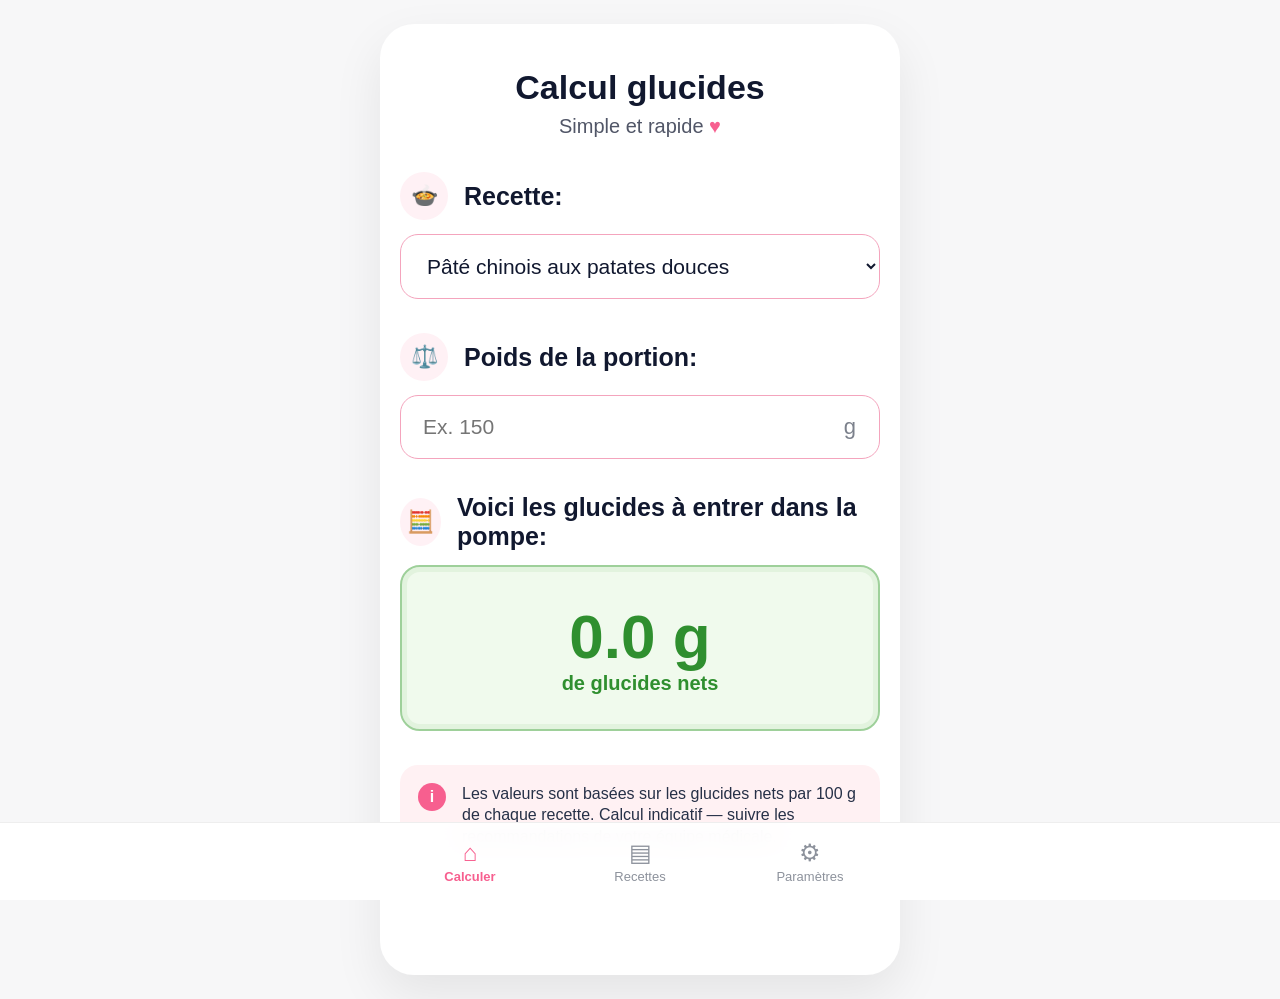
==== calcul-glucides-dt1-complet/index.html @ 7eb7e9b4 "Add files via upload" ====
<!doctype html>
<html lang="fr">
<head>
  <meta charset="utf-8" />
  <meta name="viewport" content="width=device-width, initial-scale=1, viewport-fit=cover" />
  <meta name="theme-color" content="#f75f8f" />
  <title>Calcul glucides DT1</title>
  <link rel="manifest" href="manifest.json" />
  <link rel="apple-touch-icon" href="icons/icon-192.png" />
  <link rel="stylesheet" href="style.css" />
</head>
<body>
  <main class="app">
    <section class="screen active" id="screen-calculer">
      <header class="hero">
        <h1>Calcul glucides</h1>
        <p>Simple et rapide <span>♥</span></p>
      </header>

      <div class="field-block">
        <div class="label-row"><span class="bubble">🍲</span><label for="recipeSelect">Recette:</label></div>
        <select id="recipeSelect"></select>
      </div>

      <div class="field-block">
        <div class="label-row"><span class="bubble">⚖️</span><label for="portionWeight">Poids de la portion:</label></div>
        <div class="input-wrap"><input id="portionWeight" type="number" inputmode="decimal" min="0" step="1" placeholder="Ex. 150" /><span>g</span></div>
      </div>

      <div class="field-block">
        <div class="label-row"><span class="bubble">🧮</span><strong>Voici les glucides à entrer dans la pompe:</strong></div>
        <div class="result-card"><div id="resultValue">0 g</div><small>de glucides nets</small></div>
      </div>

      <div class="notice"><span>i</span>Les valeurs sont basées sur les glucides nets par 100 g de chaque recette. Calcul indicatif — suivre les recommandations de votre équipe médicale.</div>
    </section>

    <section class="screen" id="screen-recettes">
      <header class="topbar"><h2>Recettes</h2><button id="addRecipeBtn" class="round">+</button></header>
      <input id="searchRecipe" class="search" placeholder="Rechercher une recette..." />
      <div id="recipeList" class="recipe-list"></div>
    </section>

    <section class="screen" id="screen-parametres">
      <header class="topbar"><h2>Paramètres</h2></header>
      <div class="card"><h3>Affichage</h3><label>Décimales du résultat</label><select id="decimalSelect"><option value="0">0</option><option value="1" selected>1</option><option value="2">2</option></select></div>
      <div class="card"><h3>Données</h3><p>Les recettes sont enregistrées directement sur cet appareil.</p><button id="exportBtn">Exporter les recettes</button><button id="importBtn">Importer</button><input id="importFile" type="file" accept="application/json" hidden /></div>
      <div class="card warning"><h3>Réinitialisation</h3><button id="resetBtn">Réinitialiser les recettes</button></div>
    </section>
  </main>

  <nav class="tabs">
    <button data-tab="calculer" class="active">⌂<span>Calculer</span></button>
    <button data-tab="recettes">▤<span>Recettes</span></button>
    <button data-tab="parametres">⚙<span>Paramètres</span></button>
  </nav>

  <dialog id="recipeDialog">
    <form method="dialog" id="recipeForm">
      <h2 id="dialogTitle">Ajouter une recette</h2>
      <input id="recipeId" type="hidden" />
      <label>Nom de la recette<input id="recipeName" required /></label>
      <label>Glucides nets / 100 g<input id="recipeCarbs" type="number" step="0.1" min="0" required /></label>
      <label>URL d'image optionnelle<input id="recipeImage" placeholder="images/photo.jpg ou https://..." /></label>
      <menu><button value="cancel" type="button" id="cancelDialog">Annuler</button><button type="submit">Enregistrer</button></menu>
    </form>
  </dialog>

  <script src="script.js"></script>
</body>
</html>
---- calcul-glucides-dt1-complet/style.css ----
:root{--pink:#f75f8f;--pink2:#fff1f5;--ink:#11182f;--muted:#777b88;--green:#2f8f2f;--greenbg:#f0faed;--line:#f4a4bd;--card:#fff;--bg:#fffdfd}*{box-sizing:border-box}body{margin:0;background:var(--bg);font-family:-apple-system,BlinkMacSystemFont,"Segoe UI",Roboto,Arial,sans-serif;color:var(--ink)}.app{max-width:520px;margin:0 auto;padding:22px 20px 110px;min-height:100vh}.screen{display:none}.screen.active{display:block}.hero{text-align:center;margin:22px 0 34px}.hero h1{font-size:34px;margin:0;font-weight:800}.hero p{margin:8px 0 0;color:#515667;font-size:20px}.hero span{color:var(--pink)}.field-block{margin:34px 0}.label-row{display:flex;align-items:center;gap:16px;margin-bottom:14px}.bubble{width:48px;height:48px;border-radius:50%;display:inline-flex;align-items:center;justify-content:center;background:var(--pink2);font-size:22px}label,.label-row strong{font-size:25px;font-weight:800;line-height:1.15}select,input{width:100%;border:1.5px solid var(--line);border-radius:18px;padding:19px 22px;font-size:21px;background:#fff;color:var(--ink);outline:none}.input-wrap{position:relative}.input-wrap input{padding-right:58px}.input-wrap span{position:absolute;right:24px;top:50%;transform:translateY(-50%);font-size:22px;color:#7c818c}.result-card{border:2px solid #9ed09a;background:var(--greenbg);border-radius:20px;padding:34px 20px;text-align:center;box-shadow:0 0 0 5px rgba(126,191,119,.12) inset}.result-card div{font-size:62px;font-weight:900;color:var(--green)}.result-card small{font-size:20px;color:var(--green);font-weight:800}.notice{display:flex;gap:16px;background:#fff1f3;border-radius:18px;padding:18px;color:#263047;font-size:16px;line-height:1.35}.notice span{flex:0 0 28px;height:28px;border-radius:50%;background:var(--pink);color:white;display:inline-flex;align-items:center;justify-content:center;font-weight:800}.tabs{position:fixed;left:0;right:0;bottom:0;background:rgba(255,255,255,.94);border-top:1px solid #eee;display:flex;justify-content:center;gap:0;padding:8px 0 max(8px,env(safe-area-inset-bottom));backdrop-filter:blur(12px)}.tabs button{width:33%;max-width:170px;border:0;background:transparent;color:#8d929c;font-size:24px;padding:8px}.tabs button span{display:block;font-size:13px;margin-top:2px}.tabs button.active{color:var(--pink);font-weight:800}.topbar{display:flex;align-items:center;justify-content:center;position:relative;margin:14px 0 20px}.topbar h2{margin:0;font-size:25px}.round{position:absolute;right:0;border:0;background:var(--pink);color:white;width:38px;height:38px;border-radius:50%;font-size:26px}.search{border-color:#eee;background:#fafafa;font-size:16px;padding:15px 18px}.recipe-list{margin-top:16px;border:1px solid #eee;border-radius:16px;overflow:hidden}.recipe-item{display:flex;align-items:center;gap:13px;padding:12px;background:white;border-bottom:1px solid #eee}.recipe-item:last-child{border-bottom:0}.thumb{width:72px;height:58px;border-radius:10px;background:linear-gradient(135deg,#ffe2eb,#f7f7f7);object-fit:cover}.recipe-main{flex:1}.recipe-main b{display:block;font-size:17px;margin-bottom:5px}.recipe-main small{color:#666}.recipe-actions button{border:0;background:#f7f7f7;border-radius:8px;padding:8px;margin-left:3px}.card{border:1px solid #eee;border-radius:16px;background:white;padding:18px;margin:16px 0}.card h3{margin:0 0 12px}.card p{color:#555}.card button{margin:8px 8px 0 0;border:0;border-radius:10px;background:var(--pink);color:white;padding:12px 14px;font-weight:700}.warning button{background:#ffd4df;color:#d81750}dialog{border:0;border-radius:20px;padding:0;max-width:420px;width:calc(100% - 32px)}dialog::backdrop{background:rgba(0,0,0,.35)}form{padding:22px}form h2{margin-top:0}form label{display:block;font-size:15px;margin:14px 0;font-weight:700}form label input{margin-top:7px;font-size:17px;padding:13px}menu{display:flex;justify-content:flex-end;gap:10px;padding:0;margin:20px 0 0}menu button{border:0;border-radius:10px;padding:12px 14px}menu button[type=submit]{background:var(--pink);color:white;font-weight:800}@media (min-width:700px){body{background:#f7f7f8}.app{margin-top:24px;margin-bottom:24px;border-radius:34px;background:white;box-shadow:0 20px 50px rgba(0,0,0,.08)}}
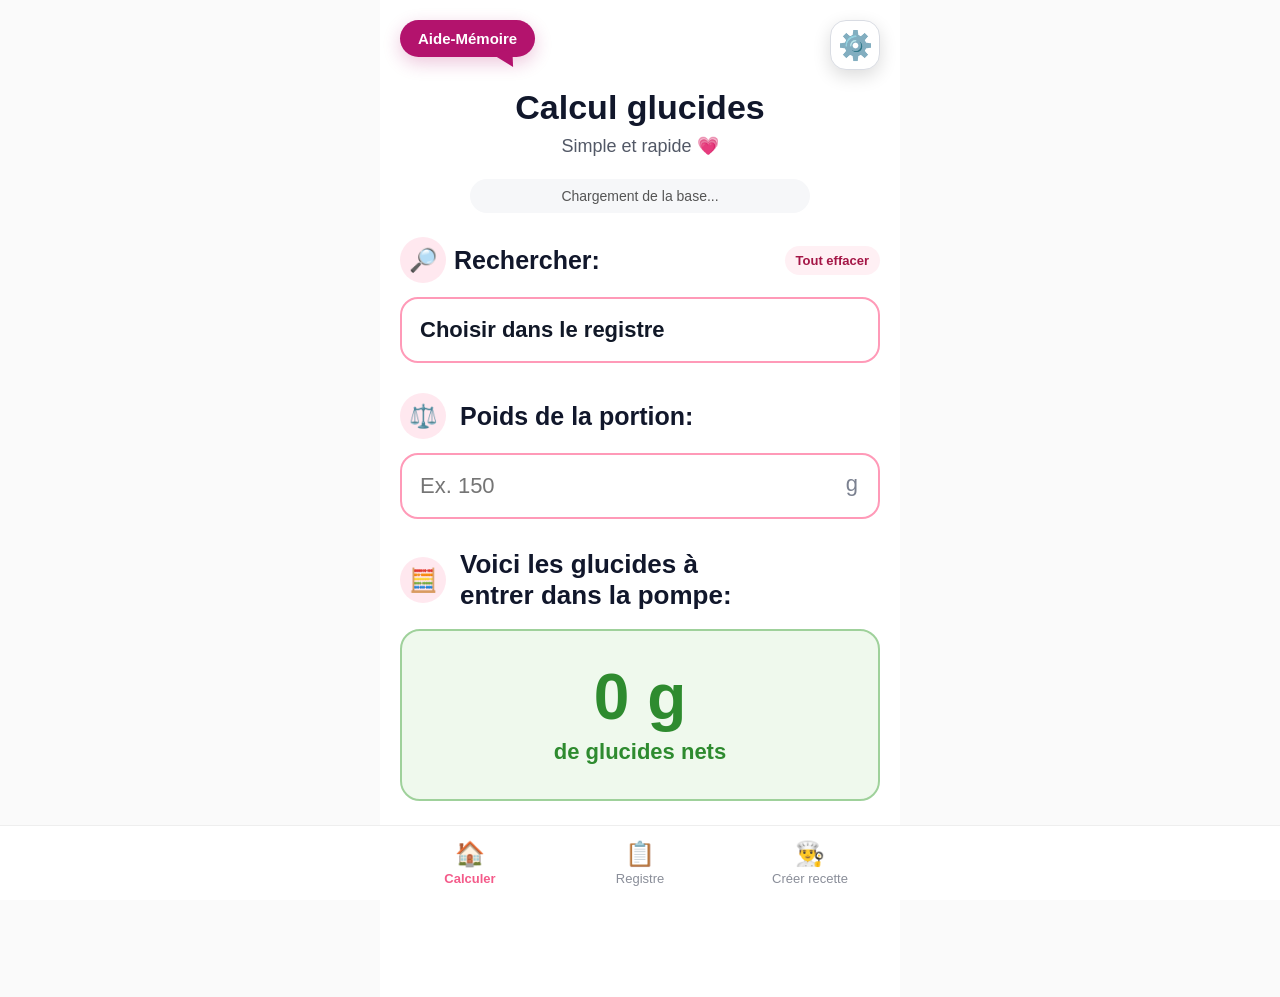
==== commit b4ddadfa: "Add files via upload" ====
--- a/calcul-glucides-dt1-complet/index.html
+++ b/calcul-glucides-dt1-complet/index.html
@@ -1,71 +1,44 @@
-<!doctype html>
-<html lang="fr">
-<head>
-  <meta charset="utf-8" />
-  <meta name="viewport" content="width=device-width, initial-scale=1, viewport-fit=cover" />
-  <meta name="theme-color" content="#f75f8f" />
-  <title>Calcul glucides DT1</title>
-  <link rel="manifest" href="manifest.json" />
-  <link rel="apple-touch-icon" href="icons/icon-192.png" />
-  <link rel="stylesheet" href="style.css" />
-</head>
-<body>
-  <main class="app">
-    <section class="screen active" id="screen-calculer">
-      <header class="hero">
-        <h1>Calcul glucides</h1>
-        <p>Simple et rapide <span>♥</span></p>
-      </header>
+<!doctype html><html lang="fr"><head><meta charset="utf-8"><meta name="viewport" content="width=device-width,initial-scale=1,viewport-fit=cover"><meta name="theme-color" content="#f45b8a"><title>Calcul glucides DT1</title><link rel="manifest" href="manifest.json"><link rel="apple-touch-icon" sizes="180x180" href="apple-touch-icon.png"><link rel="stylesheet" href="style.css"></head><body><main class="app">
+<div class="top-actions"><button id="helpTopBtn" class="help-bubble" type="button">Aide-Mémoire</button><button id="adminTopBtn" class="top-gear" type="button">⚙️</button></div>
+<section id="screen-calc" class="screen active"><header class="top"><h1>Calcul glucides</h1><p>Simple et rapide 💗</p></header><div id="syncStatus" class="sync-status">Chargement de la base...</div><div class="field-block search-block"><div class="label-row"><span class="icon">🔎</span><label for="itemSearch">Rechercher:</label><button id="clearCalcSelectionBtn" class="clear-selection-btn" type="button">Tout effacer</button></div><input id="itemSearch" autocomplete="off" placeholder="Ex. farine blanche, banane..." readonly><div id="suggestions" class="suggestions hidden"></div></div><div id="recipePreview" class="preview hidden"><img id="previewImg" alt=""><div><strong id="previewName"></strong><small id="previewCarbs"></small><span id="previewCategory" class="pill"></span><span id="previewSource" class="pill source-pill"></span><div id="previewPortionStat" class="preview-portion-stat hidden"><small>Glucides / portion</small><strong id="previewCarbsPerPortion">0 g</strong></div><button id="favoriteToggle" class="favorite-toggle" type="button">☆ Ajouter aux favoris</button></div></div><div class="field-block"><div class="label-row"><span class="icon">⚖️</span><label for="portionWeight">Poids de la portion:</label></div><div class="input-unit"><input id="portionWeight" type="number" inputmode="decimal" min="0" step="1" placeholder="Ex. 150"><span>g</span></div></div><div class="result-label"><span class="icon">🧮</span><h2>Voici les glucides à<br>entrer dans la pompe:</h2></div><div class="result-card"><div id="carbResult" class="result-number">0 g</div><div class="result-sub">de glucides nets</div></div><div class="notice">ℹ️ Calcul indicatif. Résultat toujours arrondi à la baisse.</div></section>
+<section id="screen-recipes" class="screen"><header class="top small"><h1>Registre</h1><p>Aliments et recettes</p></header><div class="filter-row"><button class="filter active" data-filter="Tous">Tous</button><button class="filter" data-filter="Aliment">Aliments</button><button class="filter" data-filter="Recette">Recettes</button><button class="filter" data-filter="Favoris">Favoris</button></div><div class="letter-filter-wrap"><label class="letter-label" for="letterFilter">Filtrer par lettre</label><select id="letterFilter" class="letter-filter"><option value="Tous">Toutes les lettres</option><option>A</option><option>B</option><option>C</option><option>D</option><option>E</option><option>F</option><option>G</option><option>H</option><option>I</option><option>J</option><option>K</option><option>L</option><option>M</option><option>N</option><option>O</option><option>P</option><option>Q</option><option>R</option><option>S</option><option>T</option><option>U</option><option>V</option><option>W</option><option>X</option><option>Y</option><option>Z</option></select></div><input id="searchRecipe" class="search" placeholder="Rechercher..."><div id="recipeList" class="list"></div></section>
+<section id="screen-create" class="screen"><header class="top small"><h1>Créer recette</h1><p>Ajoute une recette maison ou un produit emballé</p></header><div class="create-mode-tabs"><button id="modeRecipeBtn" class="mode-tab active" type="button">Recette maison</button><button id="modeProductBtn" class="mode-tab" type="button">Produit emballé</button></div><div id="recipeModePanel"><div class="card"><h2>Informations</h2><label>Nom de la recette</label><input id="newRecipeName" placeholder="Ex. Muffins aux bleuets"><label>Poids final de la recette complète</label><div class="input-unit compact"><input id="finalRecipeWeight" type="number" inputmode="decimal" min="0" step="1" placeholder="Ex. 850"><span>g</span></div><small id="finalWeightAutoHint" class="field-hint">Calculé automatiquement selon le poids des ingrédients. Tu peux le modifier au besoin.</small><label>Nombre de portions (optionnel)</label><input id="recipePortionCount" type="number" inputmode="decimal" min="0" step="0.1" placeholder="Ex. 8"><label>Photo de la recette</label><input id="createdRecipePhoto" type="file" accept="image/*"><img id="createdRecipePhotoPreview" class="photo-preview hidden" alt=""></div><div class="card"><h2>Ajouter un ingrédient</h2><label>Rechercher un aliment</label><div class="ingredient-search-block"><input id="ingredientSearch" autocomplete="off" placeholder="Ex. farine, bleuets, lait..."><div id="ingredientSuggestions" class="suggestions hidden"></div></div><div id="selectedIngredientBox" class="selected-ingredient hidden"><strong id="selectedIngredientName"></strong><small id="selectedIngredientCarbs"></small></div><label>Quantité</label><input id="ingredientQty" type="number" inputmode="decimal" min="0" step="0.1" placeholder="Ex. 200"><label>Unité</label><select id="ingredientUnit"><option value="g">grammes (g)</option><option value="ml">millilitres (ml)</option><option value="tasse">tasse (≈ 250 g/ml)</option><option value="demi-tasse">1/2 tasse (≈ 125 g/ml)</option><option value="c-soupe">c. à soupe (≈ 15 g/ml)</option><option value="c-the">c. à thé (≈ 5 g/ml)</option></select><button id="addIngredientBtn" class="secondary">+ Ajouter l’ingrédient</button><div class="notice mini">Pour plus de précision, utilise le poids en grammes lorsque possible. Les tasses/cuillères sont approximatives.</div></div><div class="card"><h2>Ingrédients de la recette</h2><div id="ingredientList" class="ingredient-list"></div></div><div class="recipe-result-card"><div><small>Glucides totaux</small><strong id="recipeTotalCarbs">0 g</strong></div><div><small>Glucides / 100 g</small><strong id="recipeCarbsPer100">0 g</strong></div><div id="recipePerPortionStat" class="hidden"><small>Glucides / portion</small><strong id="recipeCarbsPerPortion">0 g</strong></div></div><button id="saveCreatedRecipeBtn" class="primary">Enregistrer dans le registre</button><button id="clearCreatedRecipeBtn" class="secondary">Effacer cette recette</button></div><div id="productModePanel" class="hidden"><div class="card"><div class="product-title-row"><h2>Produit emballé</h2><button id="nutritionHelpBtn" class="nutrition-help-btn" type="button" aria-label="Aide valeurs nutritives">?</button></div><label>Nom du produit</label><input id="productName" placeholder="Ex. Céréales Cheerios"><label>Photo du produit</label><input id="productPhoto" type="file" accept="image/*"><img id="productPhotoPreview" class="photo-preview hidden" alt=""><label>Glucides indiqués sur l’étiquette</label><input id="productCarbs" type="number" inputmode="decimal" min="0" step="0.1" placeholder="Ex. 29"><label>Fibres</label><input id="productFiber" type="number" inputmode="decimal" min="0" step="0.1" placeholder="Ex. 4"><div class="product-serving-box">
+          <div class="nutrition-label-heading">Sur l’étiquette des valeurs nutritives</div><label>Pour une portion</label>
+          <div class="serving-grid">
+            <div>
+              <label class="mini-label" for="productServingQty">Quantité</label>
+              <input id="productServingQty" type="number" inputmode="decimal" min="0" step="0.1" placeholder="Ex. 1">
+            </div>
+            <div>
+              <label class="mini-label" for="productServingUnit">Unité</label>
+              <select id="productServingUnit">
+                <option value="g">g</option>
+                <option value="ml">mL</option>
+                <option value="tasse">tasse</option>
+                <option value="demi-tasse">1/2 tasse</option>
+                <option value="quart-tasse">1/4 tasse</option>
+                <option value="c-soupe">c. à soupe</option>
+                <option value="c-the">c. à thé</option>
+              </select>
+            </div>
+          </div>
+          <label class="mini-label" for="productServingGrams">Équivalent en grammes</label>
+          <div class="input-unit compact">
+            <input id="productServingGrams" type="number" inputmode="decimal" min="0" step="0.1" placeholder="Ex. 39">
+            <span>g</span>
+          </div>
+          <input id="productServing" type="hidden">
+          <div class="notice mini">Ajuste l’équivalent en grammes selon ce qui est écrit sur l’étiquette.</div>
+        </div></div><div class="recipe-result-card"><div><small>Glucides nets</small><strong id="productNetCarbs">0 g</strong></div><div><small>Glucides / 100 g</small><strong id="productCarbsPer100">0 g</strong></div></div><button id="saveProductBtn" class="primary">Enregistrer dans le registre</button><button id="clearProductBtn" class="secondary">Effacer ce produit</button></div></section>
+<section id="screen-help" class="screen"><header class="top small"><h1>Aide-mémoire</h1><p>Qu’est-ce qui fait monter la glycémie?</p></header><div class="help-card"><img src="assets/aide-memoire-diabetes.jpeg" alt="Aide-mémoire diabète"></div></section>
+<section id="screen-admin" class="screen"><header class="top small"><h1>Paramètres</h1><p id="adminStatus">Mode protégé</p></header><div id="lockedPanel" class="card"><h2>Accès administrateur</h2><p>Entre le code administrateur pour modifier ou supprimer des éléments familiaux.</p><input id="adminPin" type="password" inputmode="numeric" placeholder="Code administrateur"><button id="unlockBtn" class="primary">Déverrouiller</button><div id="publicUpdatePanel" class="update-card-inline"><div>Version installée : <strong id="appVersionLabel">2.7.0</strong></div><div id="updateStatusText">Vérification des mises à jour disponible.</div><button id="checkUpdateBtn" class="secondary" type="button">Vérifier les mises à jour</button><button id="updateNowBtn" class="primary hidden" type="button">Mettre à jour l’application</button></div></div><div id="adminPanel" class="hidden"><div class="card"><h2>Base centrale</h2><p>La base commune est chargée depuis <strong>database.json</strong> sur GitHub.</p><button id="forceSyncBtn" class="secondary">Recharger la base centrale</button></div><div class="card"><h2>Sauvegarde locale</h2><button id="exportBtn" class="secondary">Exporter mes éléments familiaux</button><label class="import-label" for="importFile">Importer des éléments familiaux</label><input id="importFile" type="file" accept="application/json,.json"></div><div class="card"><h2>Code administrateur</h2><input id="newPin" type="password" inputmode="numeric" placeholder="Nouveau code"><button id="changePinBtn" class="secondary">Changer le code</button></div><div class="card"><h2>Verrouillage</h2><button id="lockBtn" class="secondary">Verrouiller les paramètres</button></div></div></section>
+<section id="screen-detail" class="screen"><header class="top small"><h1 id="detailTitle">Détail</h1><p>Fiche de l’aliment ou de la recette</p></header><div class="card detail-card"><img id="detailPhoto" class="detail-photo hidden" alt=""><h2 id="detailName"></h2><span id="detailCategory" class="pill"></span><span id="detailSource" class="pill source-pill"></span><div class="detail-stats"><div><small>Glucides / 100 g</small><strong id="detailCarbsPer100">0 g</strong></div><div><small>Glucides totaux</small><strong id="detailTotalCarbs">—</strong></div><div id="detailPerPortionStat" class="hidden"><small>Glucides / portion</small><strong id="detailCarbsPerPortion">—</strong></div></div><div id="detailIngredientsBlock" class="hidden"><h3>Détails</h3><div id="detailIngredientsList" class="detail-ingredients"></div></div><button id="detailUseBtn" class="primary">Utiliser dans le calculateur</button><button id="detailEditBtn" class="secondary hidden">Modifier cette recette</button><button id="detailBackBtn" class="secondary">Retour au registre</button></div></section>
+<nav class="tabs"><button data-tab="calc" class="active">🏠<span>Calculer</span></button><button data-tab="recipes">📋<span>Registre</span></button><button data-tab="create">👨‍🍳<span>Créer recette</span></button></nav></main><script src="script.js"></script>
+  <div id="nutritionHelpModal" class="modal hidden">
+    <div class="modal-content nutrition-modal-content image-only-help">
+      <button id="closeNutritionHelpBtn" class="modal-close" type="button" aria-label="Fermer">×</button>
+      <img src="assets/aide-valeurs-nutritives.png" alt="Aide pour lire une étiquette de valeurs nutritives" class="nutrition-help-img full-help-image">
+    </div>
+  </div>
 
-      <div class="field-block">
-        <div class="label-row"><span class="bubble">🍲</span><label for="recipeSelect">Recette:</label></div>
-        <select id="recipeSelect"></select>
-      </div>
-
-      <div class="field-block">
-        <div class="label-row"><span class="bubble">⚖️</span><label for="portionWeight">Poids de la portion:</label></div>
-        <div class="input-wrap"><input id="portionWeight" type="number" inputmode="decimal" min="0" step="1" placeholder="Ex. 150" /><span>g</span></div>
-      </div>
-
-      <div class="field-block">
-        <div class="label-row"><span class="bubble">🧮</span><strong>Voici les glucides à entrer dans la pompe:</strong></div>
-        <div class="result-card"><div id="resultValue">0 g</div><small>de glucides nets</small></div>
-      </div>
-
-      <div class="notice"><span>i</span>Les valeurs sont basées sur les glucides nets par 100 g de chaque recette. Calcul indicatif — suivre les recommandations de votre équipe médicale.</div>
-    </section>
-
-    <section class="screen" id="screen-recettes">
-      <header class="topbar"><h2>Recettes</h2><button id="addRecipeBtn" class="round">+</button></header>
-      <input id="searchRecipe" class="search" placeholder="Rechercher une recette..." />
-      <div id="recipeList" class="recipe-list"></div>
-    </section>
-
-    <section class="screen" id="screen-parametres">
-      <header class="topbar"><h2>Paramètres</h2></header>
-      <div class="card"><h3>Affichage</h3><label>Décimales du résultat</label><select id="decimalSelect"><option value="0">0</option><option value="1" selected>1</option><option value="2">2</option></select></div>
-      <div class="card"><h3>Données</h3><p>Les recettes sont enregistrées directement sur cet appareil.</p><button id="exportBtn">Exporter les recettes</button><button id="importBtn">Importer</button><input id="importFile" type="file" accept="application/json" hidden /></div>
-      <div class="card warning"><h3>Réinitialisation</h3><button id="resetBtn">Réinitialiser les recettes</button></div>
-    </section>
-  </main>
-
-  <nav class="tabs">
-    <button data-tab="calculer" class="active">⌂<span>Calculer</span></button>
-    <button data-tab="recettes">▤<span>Recettes</span></button>
-    <button data-tab="parametres">⚙<span>Paramètres</span></button>
-  </nav>
-
-  <dialog id="recipeDialog">
-    <form method="dialog" id="recipeForm">
-      <h2 id="dialogTitle">Ajouter une recette</h2>
-      <input id="recipeId" type="hidden" />
-      <label>Nom de la recette<input id="recipeName" required /></label>
-      <label>Glucides nets / 100 g<input id="recipeCarbs" type="number" step="0.1" min="0" required /></label>
-      <label>URL d'image optionnelle<input id="recipeImage" placeholder="images/photo.jpg ou https://..." /></label>
-      <menu><button value="cancel" type="button" id="cancelDialog">Annuler</button><button type="submit">Enregistrer</button></menu>
-    </form>
-  </dialog>
-
-  <script src="script.js"></script>
-</body>
-</html>
+</body></html>
--- a/calcul-glucides-dt1-complet/style.css
+++ b/calcul-glucides-dt1-complet/style.css
@@ -1 +1,171 @@
-:root{--pink:#f75f8f;--pink2:#fff1f5;--ink:#11182f;--muted:#777b88;--green:#2f8f2f;--greenbg:#f0faed;--line:#f4a4bd;--card:#fff;--bg:#fffdfd}*{box-sizing:border-box}body{margin:0;background:var(--bg);font-family:-apple-system,BlinkMacSystemFont,"Segoe UI",Roboto,Arial,sans-serif;color:var(--ink)}.app{max-width:520px;margin:0 auto;padding:22px 20px 110px;min-height:100vh}.screen{display:none}.screen.active{display:block}.hero{text-align:center;margin:22px 0 34px}.hero h1{font-size:34px;margin:0;font-weight:800}.hero p{margin:8px 0 0;color:#515667;font-size:20px}.hero span{color:var(--pink)}.field-block{margin:34px 0}.label-row{display:flex;align-items:center;gap:16px;margin-bottom:14px}.bubble{width:48px;height:48px;border-radius:50%;display:inline-flex;align-items:center;justify-content:center;background:var(--pink2);font-size:22px}label,.label-row strong{font-size:25px;font-weight:800;line-height:1.15}select,input{width:100%;border:1.5px solid var(--line);border-radius:18px;padding:19px 22px;font-size:21px;background:#fff;color:var(--ink);outline:none}.input-wrap{position:relative}.input-wrap input{padding-right:58px}.input-wrap span{position:absolute;right:24px;top:50%;transform:translateY(-50%);font-size:22px;color:#7c818c}.result-card{border:2px solid #9ed09a;background:var(--greenbg);border-radius:20px;padding:34px 20px;text-align:center;box-shadow:0 0 0 5px rgba(126,191,119,.12) inset}.result-card div{font-size:62px;font-weight:900;color:var(--green)}.result-card small{font-size:20px;color:var(--green);font-weight:800}.notice{display:flex;gap:16px;background:#fff1f3;border-radius:18px;padding:18px;color:#263047;font-size:16px;line-height:1.35}.notice span{flex:0 0 28px;height:28px;border-radius:50%;background:var(--pink);color:white;display:inline-flex;align-items:center;justify-content:center;font-weight:800}.tabs{position:fixed;left:0;right:0;bottom:0;background:rgba(255,255,255,.94);border-top:1px solid #eee;display:flex;justify-content:center;gap:0;padding:8px 0 max(8px,env(safe-area-inset-bottom));backdrop-filter:blur(12px)}.tabs button{width:33%;max-width:170px;border:0;background:transparent;color:#8d929c;font-size:24px;padding:8px}.tabs button span{display:block;font-size:13px;margin-top:2px}.tabs button.active{color:var(--pink);font-weight:800}.topbar{display:flex;align-items:center;justify-content:center;position:relative;margin:14px 0 20px}.topbar h2{margin:0;font-size:25px}.round{position:absolute;right:0;border:0;background:var(--pink);color:white;width:38px;height:38px;border-radius:50%;font-size:26px}.search{border-color:#eee;background:#fafafa;font-size:16px;padding:15px 18px}.recipe-list{margin-top:16px;border:1px solid #eee;border-radius:16px;overflow:hidden}.recipe-item{display:flex;align-items:center;gap:13px;padding:12px;background:white;border-bottom:1px solid #eee}.recipe-item:last-child{border-bottom:0}.thumb{width:72px;height:58px;border-radius:10px;background:linear-gradient(135deg,#ffe2eb,#f7f7f7);object-fit:cover}.recipe-main{flex:1}.recipe-main b{display:block;font-size:17px;margin-bottom:5px}.recipe-main small{color:#666}.recipe-actions button{border:0;background:#f7f7f7;border-radius:8px;padding:8px;margin-left:3px}.card{border:1px solid #eee;border-radius:16px;background:white;padding:18px;margin:16px 0}.card h3{margin:0 0 12px}.card p{color:#555}.card button{margin:8px 8px 0 0;border:0;border-radius:10px;background:var(--pink);color:white;padding:12px 14px;font-weight:700}.warning button{background:#ffd4df;color:#d81750}dialog{border:0;border-radius:20px;padding:0;max-width:420px;width:calc(100% - 32px)}dialog::backdrop{background:rgba(0,0,0,.35)}form{padding:22px}form h2{margin-top:0}form label{display:block;font-size:15px;margin:14px 0;font-weight:700}form label input{margin-top:7px;font-size:17px;padding:13px}menu{display:flex;justify-content:flex-end;gap:10px;padding:0;margin:20px 0 0}menu button{border:0;border-radius:10px;padding:12px 14px}menu button[type=submit]{background:var(--pink);color:white;font-weight:800}@media (min-width:700px){body{background:#f7f7f8}.app{margin-top:24px;margin-bottom:24px;border-radius:34px;background:white;box-shadow:0 20px 50px rgba(0,0,0,.08)}}
+ :root{--pink:#f45b8a;--pink2:#ffe8ef;--dark:#11172b;--muted:#7b8190;--green:#2e8b2f;--greenBg:#eff9ed}*{box-sizing:border-box}html,body{margin:0;font-family:-apple-system,BlinkMacSystemFont,"Segoe UI",Roboto,Arial,sans-serif;background:#fff;color:var(--dark)}.app{max-width:520px;margin:0 auto;padding:12px 20px 110px}.screen{display:none}.screen.active{display:block}.hidden{display:none!important}.top{text-align:center;margin:18px 0 22px}.top.small{margin-bottom:18px}h1{font-size:34px;margin:0;font-weight:800}.top p{font-size:18px;margin:8px 0 0;color:#525866}.top-actions{position:sticky;top:0;z-index:30;display:flex;justify-content:space-between;align-items:flex-start;padding:8px 0 0;pointer-events:none}.help-bubble{pointer-events:auto;position:relative;border:0;background:#b3136d;color:#fff;font-weight:900;font-size:15px;padding:10px 18px;border-radius:999px;box-shadow:0 6px 18px rgba(179,19,109,.24)}.help-bubble:after{content:"";position:absolute;right:20px;bottom:-12px;border-left:17px solid transparent;border-right:4px solid transparent;border-top:18px solid #b3136d;transform:rotate(-15deg)}.top-gear{pointer-events:auto;width:50px;height:50px;border-radius:16px;border:1px solid #d9dce3;background:#fff;box-shadow:0 6px 18px rgba(0,0,0,.14);font-size:28px}.sync-status{text-align:center;background:#f6f7f9;color:#555;border-radius:999px;padding:9px 14px;font-size:14px;margin:0 auto 24px;max-width:340px}.field-block{margin:0 0 30px}.search-block,.ingredient-search-block{position:relative}.label-row,.result-label{display:flex;align-items:center;gap:14px;margin-bottom:14px}.icon{width:46px;height:46px;border-radius:50%;display:inline-flex;align-items:center;justify-content:center;background:var(--pink2);font-size:23px;flex:0 0 46px}label,.label-row label{font-size:25px;font-weight:800}select,input{width:100%;border:2px solid #ff9ab8;border-radius:18px;padding:18px;font-size:22px;background:#fff;color:var(--dark);outline:none}.card input,.card select{font-size:18px;border-color:#e6e8ee;border-radius:13px;padding:14px}.input-unit{position:relative}.input-unit input{padding-right:60px}.input-unit span{position:absolute;right:22px;top:18px;font-size:22px;color:var(--muted)}.input-unit.compact span{top:14px}.suggestions{position:absolute;left:0;right:0;top:100%;background:#fff;border:1px solid #eee;border-radius:18px;box-shadow:0 12px 35px rgba(0,0,0,.12);overflow:hidden;z-index:40;margin-top:6px}.suggestion{display:flex;gap:12px;align-items:center;width:100%;border:0;background:#fff;text-align:left;padding:12px 14px;border-bottom:1px solid #f0f0f0}.suggestion img{width:52px;height:44px;object-fit:cover;border-radius:10px}.suggestion strong{display:block;font-size:17px}.suggestion small{display:block;color:var(--muted);font-size:13px;margin-top:3px}.preview{display:flex;gap:14px;align-items:center;background:#fff;border:1px solid #eee;border-radius:18px;padding:12px;margin:-16px 0 24px}.preview img{width:80px;height:65px;object-fit:cover;border-radius:14px}.preview strong{display:block;font-size:18px}.preview small{display:block;color:var(--muted);margin-top:5px}.pill{display:inline-block;margin-top:6px;background:#f2f3f6;border-radius:999px;padding:4px 10px;font-size:12px;font-weight:800;color:#555;margin-right:4px}.source-pill{background:#fff0f4;color:#a41646}.favorite-toggle{display:inline-block;border:0;border-radius:999px;background:#fff0f4;color:#a41646;padding:7px 11px;font-size:13px;font-weight:850;margin-top:8px}.favorite-toggle.active{background:#ffe08a;color:#6b4b00}.result-label h2{font-size:26px;line-height:1.2;margin:0;font-weight:850}.result-card{border:2px solid #9fd19b;background:var(--greenBg);border-radius:20px;text-align:center;padding:34px 10px;margin:18px 0 28px}.result-number{font-size:64px;font-weight:900;color:var(--green);line-height:1}.result-sub{font-size:22px;color:var(--green);font-weight:700;margin-top:10px}.notice{background:#fff0f4;border-radius:16px;padding:18px 20px;font-size:16px;line-height:1.35;color:#20263a}.notice.mini{font-size:13px;margin-top:12px;padding:12px}.tabs{position:fixed;left:0;right:0;bottom:0;background:#fff;border-top:1px solid #eee;display:flex;justify-content:center;padding:8px 0 calc(8px + env(safe-area-inset-bottom));z-index:10}.tabs button{border:0;background:transparent;color:#8a8e99;font-size:24px;width:33%;max-width:170px;padding:6px 0}.tabs button span{display:block;font-size:13px;margin-top:3px}.tabs button.active{color:var(--pink);font-weight:700}.filter-row{display:flex;gap:8px;margin-bottom:14px}.filter{flex:1;border:0;border-radius:999px;padding:12px 8px;background:#f2f3f6;color:#555;font-size:14px;font-weight:800}.filter.active{background:var(--pink);color:#fff}.search{border-color:#eee;background:#f7f7f9;font-size:17px;margin-bottom:18px}.letter-filter-wrap{margin:0 0 14px}.letter-label{display:block;font-size:14px;font-weight:800;color:#555;margin:0 0 7px 4px}.letter-filter{border:1px solid #e6e8ee;background:#f7f7f9;border-radius:16px;padding:14px 16px;font-size:17px}.recipe-item{display:flex;gap:14px;align-items:center;padding:12px;border-bottom:1px solid #eee;background:#fff}.recipe-item img{width:82px;height:64px;object-fit:cover;border-radius:12px;background:#f1f1f1}.recipe-item .info{flex:1}.recipe-item strong{display:block;font-size:18px}.recipe-item small{color:var(--muted);display:block;margin-top:4px}.recipe-item button{border:0;border-radius:10px;padding:10px;background:#f3f4f6}.card{background:#fff;border:1px solid #eee;border-radius:18px;padding:18px;margin:18px 0;box-shadow:0 3px 20px rgba(0,0,0,.04)}.card h2{margin:0 0 12px;font-size:20px}.card p,.card small{color:#656b77;line-height:1.4}.card label{display:block;font-size:15px;font-weight:700;margin:14px 0 7px}button.primary,button.secondary{width:100%;border:0;border-radius:14px;padding:15px;margin-top:14px;font-size:17px;font-weight:800}.primary{background:var(--pink);color:#fff}.secondary{background:#f2f3f6;color:#333}.photo-preview{width:100%;max-height:220px;object-fit:cover;border-radius:16px;margin-top:10px;border:1px solid #eee}.help-card{background:#fff;border:1px solid #eee;border-radius:22px;padding:10px;box-shadow:0 4px 24px rgba(0,0,0,.08)}.help-card img{width:100%;height:auto;display:block;border-radius:16px}.create-mode-tabs{display:flex;gap:8px;margin:0 0 18px}.mode-tab{flex:1;border:0;border-radius:999px;padding:13px 10px;font-size:15px;font-weight:900;background:#f2f3f6;color:#555}.mode-tab.active{background:var(--pink);color:#fff}.selected-ingredient{margin-top:12px;padding:12px;border-radius:14px;background:#fff0f4}.selected-ingredient strong{display:block;font-size:17px}.ingredient-list,.detail-ingredients{display:flex;flex-direction:column;gap:10px}.ingredient-row,.detail-ingredient{border:1px solid #eee;border-radius:14px;padding:12px;background:#fff}.ingredient-row{display:flex;align-items:center;justify-content:space-between;gap:10px}.ingredient-row strong,.detail-ingredient strong{display:block;font-size:16px}.ingredient-row small,.detail-ingredient small{display:block;color:#666;margin-top:4px}.ingredient-row button{border:0;border-radius:10px;background:#ffd6df;color:#b31347;padding:8px 10px;font-weight:900}.recipe-result-card,.detail-stats{display:grid;grid-template-columns:1fr 1fr;gap:12px;margin:18px 0}.recipe-result-card div,.detail-stats div{background:#eff9ed;border:1px solid #9fd19b;border-radius:18px;padding:18px 12px;text-align:center}.recipe-result-card small,.detail-stats small{display:block;color:#397a35;font-weight:800;margin-bottom:6px}.recipe-result-card strong,.detail-stats strong{display:block;color:#2e8b2f;font-size:28px}.update-card-inline{margin-top:18px;padding:14px;border-radius:16px;background:#f7f7f9;color:#555;line-height:1.45}.detail-photo{width:100%;max-height:260px;object-fit:cover;border-radius:18px;margin-bottom:14px;border:1px solid #eee}.detail-card h2{margin:0 0 8px;font-size:24px}@media (min-width:700px){body{background:#fafafa}.app{background:#fff;min-height:100vh}}
+
+/* === v2.7 complete : aide valeurs nutritives + portion flexible === */
+.product-title-row{
+  display:flex !important;
+  align-items:center !important;
+  gap:12px !important;
+}
+.product-title-row h2{ margin:0 !important; }
+#nutritionHelpBtn.nutrition-help-btn{
+  appearance:none !important;
+  -webkit-appearance:none !important;
+  width:40px !important;
+  height:40px !important;
+  min-width:40px !important;
+  min-height:40px !important;
+  padding:0 !important;
+  border-radius:50% !important;
+  border:3px solid #ff66df !important;
+  background:#fff !important;
+  color:#ff66df !important;
+  font-size:27px !important;
+  font-weight:900 !important;
+  line-height:1 !important;
+  display:inline-flex !important;
+  align-items:center !important;
+  justify-content:center !important;
+  box-shadow:none !important;
+  cursor:pointer !important;
+}
+#nutritionHelpBtn:active{ transform:scale(.96); }
+.product-serving-box{
+  border:1px solid #ffd2e0;
+  background:#fff8fb;
+  border-radius:18px;
+  padding:14px;
+  margin-top:12px;
+}
+.serving-grid{
+  display:grid;
+  grid-template-columns:1fr 1.35fr;
+  gap:10px;
+  margin-bottom:12px;
+}
+.mini-label{
+  display:block;
+  font-size:13px;
+  font-weight:850;
+  color:#111827;
+  margin:0 0 6px;
+}
+.product-serving-box select{
+  width:100%;
+  border:1px solid #e6e8ee;
+  background:#fff;
+  border-radius:13px;
+  padding:14px;
+  font-size:16px;
+}
+.notice.mini{
+  font-size:13px;
+  margin-top:12px;
+  padding:12px;
+}
+.modal{
+  position:fixed;
+  inset:0;
+  background:rgba(0,0,0,.50);
+  z-index:1000;
+  display:flex;
+  align-items:center;
+  justify-content:center;
+  padding:14px;
+}
+.modal.hidden{ display:none!important; }
+.modal-content.nutrition-modal-content{
+  position:relative;
+  background:#fff;
+  border-radius:22px;
+  padding:0;
+  width:min(94vw, 560px);
+  max-height:92vh;
+  overflow:auto;
+  box-shadow:0 18px 60px rgba(0,0,0,.28);
+}
+.modal-close{
+  position:absolute;
+  right:10px;
+  top:10px;
+  z-index:2;
+  width:38px;
+  height:38px;
+  border:0;
+  border-radius:50%;
+  background:rgba(255,255,255,.95);
+  color:#6b7280;
+  font-size:30px;
+  font-weight:700;
+  line-height:1;
+  display:flex;
+  align-items:center;
+  justify-content:center;
+  box-shadow:0 4px 14px rgba(0,0,0,.18);
+}
+.nutrition-help-img.full-help-image{
+  display:block;
+  width:100%;
+  height:auto;
+  border-radius:22px;
+  margin:0;
+}
+
+/* === v2.8 : Calculateur simplifié et version stabilisée === */
+.search-block .label-row{display:flex;align-items:center;gap:8px;}
+.search-block .label-row label{flex:1;}
+.clear-selection-btn{margin-left:auto;border:0;background:#fff0f4;color:#a41646;border-radius:999px;padding:7px 11px;font-size:13px;font-weight:850;}
+#itemSearch[readonly]{cursor:pointer;background:#fff;color:#111827;font-weight:850;}
+#itemSearch[readonly]::placeholder{color:#111827;opacity:1;}
+.version-panel{margin-top:16px;padding:14px;border-radius:16px;background:#f7f7f9;color:#555;line-height:1.45;}
+.version-panel strong{color:#111827;}
+.version-status-ok{color:#2e8b2f;font-weight:900;}
+.version-status-new{color:#b7791f;font-weight:900;}
+
+/* === v2.9 : bouton + dans le registre et unités simplifiées === */
+.add-to-calculator-btn{
+  border:2px solid #ff66df!important;
+  background:#fff!important;
+  color:#ff66df!important;
+  border-radius:0!important;
+  width:42px!important;
+  height:42px!important;
+  min-width:42px!important;
+  padding:0!important;
+  font-size:32px!important;
+  font-weight:900!important;
+  line-height:36px!important;
+  display:inline-flex!important;
+  align-items:center!important;
+  justify-content:center!important;
+  margin-right:8px!important;
+}
+.selection-toast{
+  position:fixed;
+  left:50%;
+  top:72px;
+  transform:translateX(-50%);
+  background:#fff;
+  border:1px solid #eee;
+  border-radius:16px;
+  padding:13px 18px;
+  box-shadow:0 10px 30px rgba(0,0,0,.18);
+  z-index:2000;
+  font-weight:900;
+  color:#111827;
+  max-width:88vw;
+  text-align:center;
+}
+
+
+/* === v3.1 === */
+.common-measures{width:100%;margin-top:10px;padding-top:8px;border-top:1px solid #f1f1f1}
+.common-measures small{display:block;font-weight:800;color:#5f6574;margin-bottom:6px}
+.common-measures div{display:flex;flex-wrap:wrap;gap:8px}
+.common-measures button{border:1px solid #f4a4bf;background:#fff4f8;color:#bf0f70;border-radius:999px;padding:8px 11px;font-weight:800;font-size:.88rem}
+.edit-modal-content{max-width:540px;width:min(92vw,540px)}
+.edit-modal-content label{display:block;margin-top:10px;font-weight:800;color:#171b31}
+.edit-modal-content input,.edit-modal-content textarea,.edit-modal-content select{width:100%;box-sizing:border-box;border:1px solid #ddd;border-radius:14px;padding:11px;margin-top:5px;font-size:1rem}
+.edit-modal-content textarea{font-family:inherit;resize:vertical}
+
+/* === v3.2.0 : portions de recette et précisions d'étiquette === */
+.field-hint{display:block;color:#7b8190;font-size:12px;line-height:1.35;margin:7px 2px 2px}.nutrition-label-heading{font-size:14px;font-weight:900;color:#a41646;margin:0 0 8px;padding:0}.recipe-result-card,.detail-stats{grid-template-columns:repeat(auto-fit,minmax(120px,1fr))}.preview-portion-stat{display:inline-flex;flex-direction:column;vertical-align:middle;margin-top:8px;margin-right:5px;padding:7px 10px;border:1px solid #9fd19b;border-radius:12px;background:#eff9ed}.preview-portion-stat small{margin:0;color:#397a35;font-size:11px;font-weight:800}.preview-portion-stat strong{font-size:17px;color:#2e8b2f;margin-top:2px}.product-serving-box .nutrition-label-heading{margin-bottom:2px}
